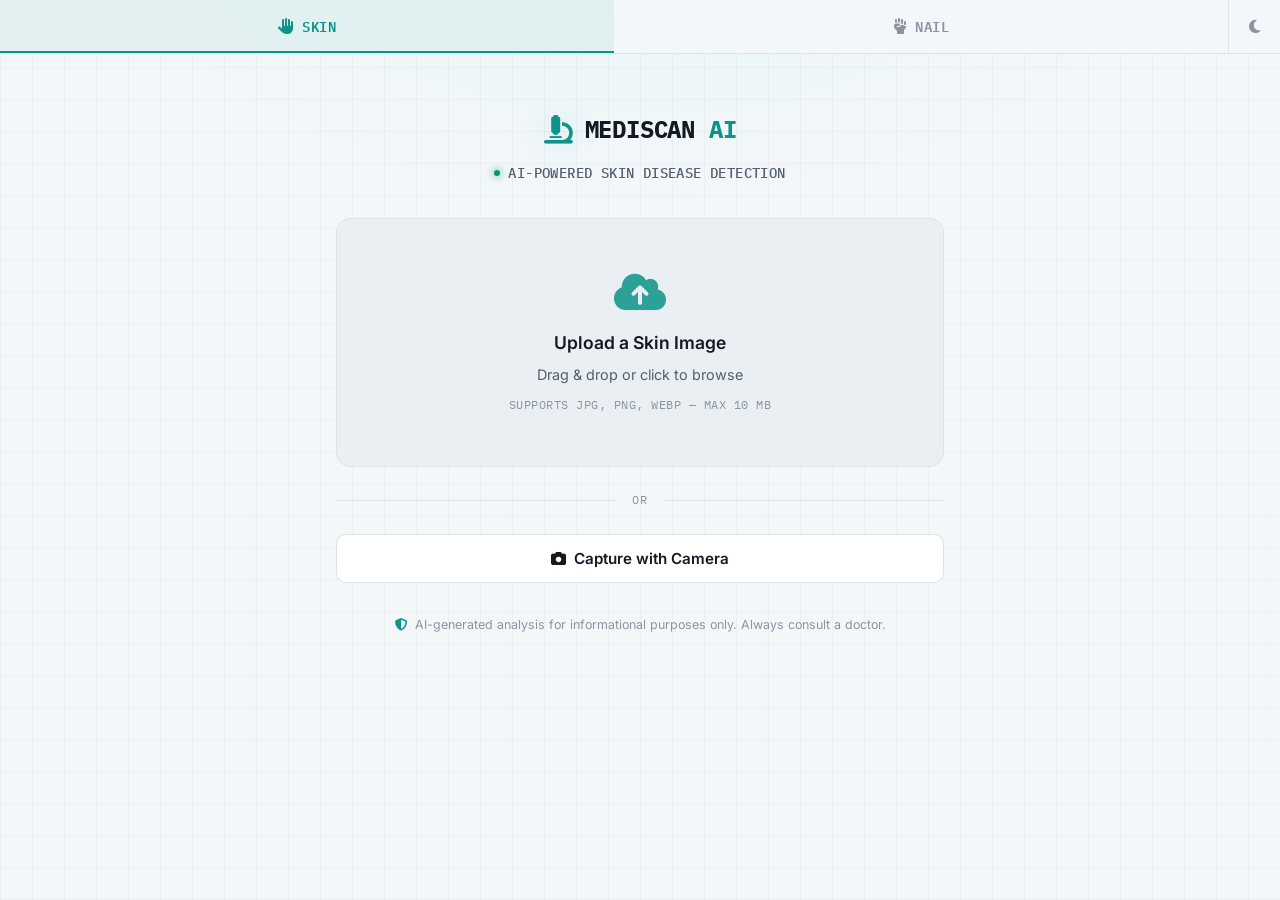
==== frontend/index.html @ 36f1591e "Initial Commit" ====
<!doctype html>
<html lang="en">
  <head>
    <meta charset="UTF-8" />
    <meta
      name="viewport"
      content="width=device-width, initial-scale=1.0, viewport-fit=cover"
    />
    <meta name="theme-color" content="#090d13" id="meta-theme-color" />
    <script>
      (function () {
        try {
          var stored = localStorage.getItem("mediscan-theme");
          var theme =
            stored ||
            (window.matchMedia &&
            window.matchMedia("(prefers-color-scheme: light)").matches
              ? "light"
              : "dark");
          if (theme === "light")
            document.documentElement.setAttribute("data-theme", "light");
        } catch (e) {}
      })();
    </script>
    <meta
      name="description"
      content="AI-Powered Skin & Nail Disease Detection — Upload or capture an image for instant AI analysis."
    />
    <meta name="apple-mobile-web-app-capable" content="yes" />
    <meta
      name="apple-mobile-web-app-status-bar-style"
      content="black-translucent"
    />
    <meta name="apple-mobile-web-app-title" content="MediScan AI" />
    <link rel="apple-touch-icon" href="icons/icon-192.png" />
    <link rel="manifest" href="manifest.json" />

    <title>MediScan AI — Skin & Nail Disease Detector</title>

    <!-- Google Fonts: Inter (body) + IBM Plex Mono (technical/readout accents) -->
    <link rel="preconnect" href="https://fonts.googleapis.com" />
    <link rel="preconnect" href="https://fonts.gstatic.com" crossorigin />
    <link
      href="https://fonts.googleapis.com/css2?family=Inter:wght@400;500;600;700;800&family=IBM+Plex+Mono:wght@500;600;700&display=swap"
      rel="stylesheet"
    />

    <!-- Font Awesome 6 (free) -->
    <link
      rel="stylesheet"
      href="https://cdnjs.cloudflare.com/ajax/libs/font-awesome/6.5.1/css/all.min.css"
    />

    <!-- Custom CSS -->
    <link rel="stylesheet" href="css/style.css" />
  </head>

  <body>
    <!-- ═══ PWA Install Banner ═══ -->
    <div id="install-banner" class="install-banner hidden">
      <div class="install-banner-content">
        <i class="fa-solid fa-mobile-screen-button"></i>
        <span>Install <strong>MediScan AI</strong> for offline access</span>
        <button id="install-btn" class="btn btn-sm">Install</button>
        <button id="dismiss-install" class="btn-icon" aria-label="Dismiss">
          <i class="fa-solid fa-xmark"></i>
        </button>
      </div>
    </div>

    <!-- ═══ Navigation Tabs ═══ -->
    <nav class="nav-tabs" id="nav-tabs">
      <button id="nav-skin" class="nav-tab active" data-mode="skin">
        <i class="fa-solid fa-hand"></i>
        <span>Skin</span>
      </button>
      <button id="nav-nail" class="nav-tab" data-mode="nail">
        <i class="fa-solid fa-hand-fist"></i>
        <span>Nail</span>
      </button>
      <button
        id="theme-toggle"
        class="theme-toggle"
        aria-label="Switch between light and dark theme"
        title="Switch theme"
      >
        <i class="fa-solid fa-sun icon-sun"></i>
        <i class="fa-solid fa-moon icon-moon"></i>
      </button>
    </nav>

    <!-- ═══ Main Container ═══ -->
    <main class="container">
      <!-- Header -->
      <header class="header">
        <div class="logo">
          <i class="fa-solid fa-microscope"></i>
          <h1>MediScan <span>AI</span></h1>
        </div>
        <p class="subtitle" id="page-subtitle">
          AI-Powered Skin Disease Detection
        </p>
      </header>

      <!-- Upload Section -->
      <section class="upload-section" id="upload-section">
        <div class="upload-zone" id="upload-zone">
          <div class="upload-zone-content" id="upload-zone-content">
            <i class="fa-solid fa-cloud-arrow-up upload-icon"></i>
            <h3 id="upload-heading">Upload a Skin Image</h3>
            <p>Drag & drop or click to browse</p>
            <p class="upload-hint">Supports JPG, PNG, WEBP — Max 10 MB</p>
          </div>
          <input type="file" id="image-input" accept="image/*" hidden />
        </div>

        <div class="divider">
          <span>or</span>
        </div>

        <!-- Camera Capture -->
        <div class="camera-section">
          <button id="camera-btn" class="btn btn-camera">
            <i class="fa-solid fa-camera"></i> Capture with Camera
          </button>
          <video
            id="camera-preview"
            class="camera-preview hidden"
            autoplay
            playsinline
          ></video>
          <div class="camera-actions hidden" id="camera-actions">
            <button id="capture-btn" class="btn btn-primary">
              <i class="fa-solid fa-camera"></i> Capture
            </button>
            <button id="close-camera-btn" class="btn btn-secondary">
              <i class="fa-solid fa-xmark"></i> Close
            </button>
          </div>
        </div>

        <!-- Preview & Analyze -->
        <div id="preview-section" class="preview-section hidden">
          <h3>Image Preview</h3>
          <div class="preview-wrapper">
            <img id="preview-image" alt="Preview" />
            <button
              id="remove-image-btn"
              class="btn-icon remove-btn"
              aria-label="Remove image"
            >
              <i class="fa-solid fa-xmark"></i>
            </button>
          </div>
          <button id="analyze-btn" class="btn btn-primary btn-analyze">
            <i class="fa-solid fa-flask"></i> Analyze Condition
          </button>
        </div>
      </section>

      <!-- Loading -->
      <section id="loading-section" class="loading-section hidden">
        <div class="spinner"></div>
        <p class="loading-text" id="loading-text">Analyzing your skin image</p>
        <p class="loading-sub">This usually takes a few seconds</p>
      </section>

      <!-- Results Dashboard -->
      <section id="results-section" class="results-section hidden">
        <div class="results-header">
          <h2><i class="fa-solid fa-clipboard-check"></i> Analysis Results</h2>
          <button id="new-analysis-btn" class="btn btn-secondary btn-sm">
            <i class="fa-solid fa-arrow-left"></i> New Analysis
          </button>
        </div>

        <!-- Disease Name Hero with Image -->
        <div class="result-hero">
          <div class="hero-image-wrapper">
            <img id="result-image" class="result-image" alt="Analyzed image" />
          </div>
          <div class="hero-badge">
            <i class="fa-solid fa-microscope"></i>
            <span>Detected Condition</span>
          </div>
          <h3 id="disease-name" class="disease-name">—</h3>
        </div>

        <!-- Metrics Grid (4 cards) -->
        <div class="metrics-grid">
          <div class="metric-card">
            <div
              class="metric-icon"
              style="background: rgba(45, 216, 196, 0.15)"
            >
              <i class="fa-solid fa-chart-line" style="color: #2dd8c4"></i>
            </div>
            <div class="metric-info">
              <span class="metric-label">Probability</span>
              <span id="probability-value" class="metric-number">0%</span>
            </div>
            <div class="metric-track">
              <div
                class="metric-fill"
                id="probability-bar"
                style="width: 0%; background: #2dd8c4"
              ></div>
            </div>
          </div>
          <div class="metric-card">
            <div
              class="metric-icon"
              style="background: rgba(52, 211, 153, 0.15)"
            >
              <i class="fa-solid fa-shield-halved" style="color: #34d399"></i>
            </div>
            <div class="metric-info">
              <span class="metric-label">Confidence</span>
              <span id="confidence-value" class="metric-number">0%</span>
            </div>
            <div class="metric-track">
              <div
                class="metric-fill"
                id="confidence-bar"
                style="width: 0%; background: #34d399"
              ></div>
            </div>
          </div>
          <div class="metric-card">
            <div
              class="metric-icon"
              style="background: rgba(240, 180, 41, 0.15)"
            >
              <i class="fa-solid fa-bullseye" style="color: #f0b429"></i>
            </div>
            <div class="metric-info">
              <span class="metric-label">Accuracy</span>
              <span id="accuracy-value" class="metric-number">0%</span>
            </div>
            <div class="metric-track">
              <div
                class="metric-fill"
                id="accuracy-bar"
                style="width: 0%; background: #f0b429"
              ></div>
            </div>
          </div>
          <div class="metric-card">
            <div
              class="metric-icon"
              style="background: rgba(251, 99, 96, 0.15)"
            >
              <i
                class="fa-solid fa-triangle-exclamation"
                style="color: #fb6360"
              ></i>
            </div>
            <div class="metric-info">
              <span class="metric-label">Risk Level</span>
              <span id="risk-value" class="metric-number">0%</span>
            </div>
            <div class="metric-track">
              <div
                class="metric-fill"
                id="risk-bar"
                style="width: 0%; background: #fb6360"
              ></div>
            </div>
          </div>
        </div>

        <!-- Severity & Contagious Row -->
        <div class="status-row">
          <div class="status-chip" id="severity-chip">
            <i class="fa-solid fa-triangle-exclamation"></i>
            <span>Severity: <strong id="severity">—</strong></span>
          </div>
          <div class="status-chip" id="contagious-chip">
            <i class="fa-solid fa-biohazard"></i>
            <span>Contagious: <strong id="contagious">—</strong></span>
          </div>
        </div>

        <!-- Description -->
        <div class="detail-card">
          <div class="detail-header">
            <i class="fa-solid fa-align-left"></i>
            <span>Description</span>
          </div>
          <p id="description" class="detail-text">—</p>
        </div>

        <!-- Symptoms, Causes, Treatments in a clean layout -->
        <div class="detail-card">
          <div class="detail-header">
            <i class="fa-solid fa-list"></i>
            <span>Common Symptoms</span>
          </div>
          <ul id="symptoms-list" class="detail-list"></ul>
        </div>

        <div class="detail-card">
          <div class="detail-header">
            <i class="fa-solid fa-search"></i>
            <span>Possible Causes</span>
          </div>
          <ul id="causes-list" class="detail-list"></ul>
        </div>

        <div class="detail-card">
          <div class="detail-header">
            <i class="fa-solid fa-prescription-bottle"></i>
            <span>Recommended Treatments</span>
          </div>
          <ul id="treatments-list" class="detail-list"></ul>
        </div>

        <!-- Consult Doctor Alert -->
        <div id="consult-alert" class="consult-alert hidden">
          <i class="fa-solid fa-circle-exclamation"></i>
          <div>
            <strong>Consult a Dermatologist</strong>
            <p>
              This analysis is AI-generated and not a medical diagnosis. Please
              consult a qualified healthcare professional.
            </p>
          </div>
        </div>
      </section>

      <!-- Footer -->
      <footer class="footer">
        <p>
          <i class="fa-solid fa-shield-halved"></i> AI-generated analysis for
          informational purposes only. Always consult a doctor.
        </p>
      </footer>
    </main>

    <!-- ═══ Scripts ═══ -->
    <script src="js/theme.js"></script>
    <script src="js/app.js"></script>
  </body>
</html>
---- frontend/css/style.css ----
/* ═══════════════════════════════════════════════════════════════════
   MediScan AI — Styles
   Visual identity: clinical scanner / diagnostic readout.
   Deep indigo-navy field, teal "scan" accent, mono readouts for data,
   corner-bracket "viewfinder" frames around every image target.
   ═══════════════════════════════════════════════════════════════════ */

/* ── CSS Variables ─────────────────────────────────────────────── */
:root {
  --bg-primary: #090d13;
  --bg-secondary: #0f1520;
  --bg-card: #121926;
  --bg-card-hover: #1a2333;
  --text-primary: #eaf0f6;
  --text-secondary: #8b96a8;
  --text-muted: #576174;

  /* scan teal — the signature accent */
  --accent: #2dd8c4;
  --accent-hover: #6ee7d8;
  --accent-glow: rgba(45, 216, 196, 0.22);
  --accent-dim: rgba(45, 216, 196, 0.08);

  --success: #34d399;
  --warning: #f0b429;
  --danger: #fb6360;
  --danger-bg: rgba(251, 99, 96, 0.1);

  --border: #212c3d;
  --border-soft: #1a2432;

  --radius: 14px;
  --radius-sm: 10px;
  --radius-xs: 6px;
  --shadow: 0 8px 32px rgba(0, 0, 0, 0.45);
  --transition: 0.25s cubic-bezier(0.4, 0, 0.2, 1);

  --font-mono: "IBM Plex Mono", "SFMono-Regular", Menlo, monospace;
  --font-body:
    "Inter", -apple-system, BlinkMacSystemFont, "Segoe UI", sans-serif;

  --grid-line: rgba(255, 255, 255, 0.015);
  --hero-grad-start: #121a28;
  --hero-grad-end: #0a0f18;
  --overlay-scrim: rgba(9, 13, 19, 0.75);
  --nav-scrim: rgba(9, 13, 19, 0.85);
  color-scheme: dark;
}

/* ── Light theme ───────────────────────────────────────────────── */
html[data-theme="light"] {
  --bg-primary: #f4f7fa;
  --bg-secondary: #eaeff4;
  --bg-card: #ffffff;
  --bg-card-hover: #eef2f7;
  --text-primary: #131a24;
  --text-secondary: #52606f;
  --text-muted: #8a94a3;

  --accent: #0d9488;
  --accent-hover: #0b7d72;
  --accent-glow: rgba(13, 148, 136, 0.16);
  --accent-dim: rgba(13, 148, 136, 0.08);

  --success: #059669;
  --warning: #b45309;
  --danger: #dc2626;
  --danger-bg: rgba(220, 38, 38, 0.07);

  --border: #dde3ea;
  --border-soft: #cbd4de;
  --shadow: 0 8px 28px rgba(15, 23, 42, 0.08);

  --grid-line: rgba(15, 23, 42, 0.035);
  --hero-grad-start: #ffffff;
  --hero-grad-end: #eef2f7;
  --overlay-scrim: rgba(255, 255, 255, 0.8);
  --nav-scrim: rgba(244, 247, 250, 0.85);
  color-scheme: light;
}

html[data-theme="light"] .btn-primary {
  color: #f4f7fa;
}

html[data-theme="light"] .remove-btn {
  color: var(--text-primary);
}

html[data-theme="light"] .hero-image-wrapper,
html[data-theme="light"] .result-hero {
  box-shadow: var(--shadow);
}

/* ── Reset ─────────────────────────────────────────────────────── */
*,
*::before,
*::after {
  margin: 0;
  padding: 0;
  box-sizing: border-box;
}

html {
  scroll-behavior: smooth;
  -webkit-tap-highlight-color: transparent;
}

body {
  font-family: var(--font-body);
  background:
    radial-gradient(
      ellipse 900px 500px at 50% -10%,
      rgba(45, 216, 196, 0.07),
      transparent 60%
    ),
    repeating-linear-gradient(
      0deg,
      var(--grid-line) 0px,
      var(--grid-line) 1px,
      transparent 1px,
      transparent 32px
    ),
    repeating-linear-gradient(
      90deg,
      var(--grid-line) 0px,
      var(--grid-line) 1px,
      transparent 1px,
      transparent 32px
    ),
    var(--bg-primary);
  color: var(--text-primary);
  min-height: 100vh;
  min-height: 100dvh;
  line-height: 1.6;
  -webkit-font-smoothing: antialiased;
  transition:
    background-color var(--transition),
    color var(--transition);
}

body,
.upload-zone,
.preview-wrapper,
.result-hero,
.metric-card,
.detail-card,
.status-chip,
.nav-tabs,
.btn-secondary,
.btn-camera,
.install-banner {
  transition:
    background-color var(--transition),
    border-color var(--transition),
    color var(--transition),
    box-shadow var(--transition);
}

::selection {
  background: var(--accent);
  color: #06110f;
}

:focus-visible {
  outline: 2px solid var(--accent);
  outline-offset: 2px;
  border-radius: 4px;
}

/* ── Container ─────────────────────────────────────────────────── */
.container {
  max-width: 640px;
  margin: 0 auto;
  padding: 20px 16px 40px;
}

/* ── Header ────────────────────────────────────────────────────── */
.header {
  text-align: center;
  padding: 36px 0 26px;
}

.logo {
  display: flex;
  align-items: center;
  justify-content: center;
  gap: 12px;
  margin-bottom: 10px;
}

.logo i {
  font-size: 1.8rem;
  color: var(--accent);
  filter: drop-shadow(0 0 14px var(--accent-glow));
}

.logo h1 {
  font-family: var(--font-mono);
  font-size: 1.5rem;
  font-weight: 700;
  letter-spacing: -0.2px;
  text-transform: uppercase;
}

.logo h1 span {
  color: var(--accent);
}

.subtitle {
  color: var(--text-secondary);
  font-size: 0.85rem;
  font-weight: 500;
  font-family: var(--font-mono);
  letter-spacing: 0.4px;
  text-transform: uppercase;
  position: relative;
  display: inline-flex;
  align-items: center;
  gap: 8px;
}

.subtitle::before {
  content: "";
  width: 6px;
  height: 6px;
  border-radius: 50%;
  background: var(--success);
  box-shadow: 0 0 8px var(--success);
  display: inline-block;
  animation: pulse-dot 2s ease-in-out infinite;
}

@keyframes pulse-dot {
  0%,
  100% {
    opacity: 1;
  }
  50% {
    opacity: 0.35;
  }
}

/* ── Viewfinder frame (signature element) ─────────────────────────
   Corner-bracket marks applied via layered gradients — no extra
   markup required, works on any element that gets this class. ── */
.upload-zone,
.preview-wrapper,
.hero-image-wrapper,
.camera-preview {
  --vf-color: var(--accent);
  --vf-len: 18px;
  --vf-thick: 2px;
  background-image:
    linear-gradient(
      to right,
      var(--vf-color) var(--vf-thick),
      transparent var(--vf-thick)
    ),
    linear-gradient(
      to bottom,
      var(--vf-color) var(--vf-thick),
      transparent var(--vf-thick)
    ),
    linear-gradient(
      to left,
      var(--vf-color) var(--vf-thick),
      transparent var(--vf-thick)
    ),
    linear-gradient(
      to bottom,
      var(--vf-color) var(--vf-thick),
      transparent var(--vf-thick)
    ),
    linear-gradient(
      to right,
      var(--vf-color) var(--vf-thick),
      transparent var(--vf-thick)
    ),
    linear-gradient(
      to top,
      var(--vf-color) var(--vf-thick),
      transparent var(--vf-thick)
    ),
    linear-gradient(
      to left,
      var(--vf-color) var(--vf-thick),
      transparent var(--vf-thick)
    ),
    linear-gradient(
      to top,
      var(--vf-color) var(--vf-thick),
      transparent var(--vf-thick)
    );
  background-repeat: no-repeat;
  background-size:
    var(--vf-len) var(--vf-thick),
    var(--vf-thick) var(--vf-len),
    var(--vf-len) var(--vf-thick),
    var(--vf-thick) var(--vf-len),
    var(--vf-len) var(--vf-thick),
    var(--vf-thick) var(--vf-len),
    var(--vf-len) var(--vf-thick),
    var(--vf-thick) var(--vf-len);
  background-position:
    top left,
    top left,
    top right,
    top right,
    bottom left,
    bottom left,
    bottom right,
    bottom right;
  opacity: 0;
  animation: vf-in 0.3s ease forwards;
  animation-delay: 0.1s;
}

@keyframes vf-in {
  to {
    opacity: 1;
  }
}

/* ── Upload Zone ───────────────────────────────────────────────── */
.upload-section {
  margin-top: 8px;
}

.upload-zone {
  border: 1px solid var(--border);
  border-radius: var(--radius);
  padding: 52px 24px;
  text-align: center;
  cursor: pointer;
  transition: var(--transition);
  background-color: var(--bg-secondary);
  position: relative;
}

.upload-zone:hover,
.upload-zone.drag-over {
  --vf-color: var(--accent-hover);
  background-color: var(--accent-dim);
  box-shadow:
    0 0 0 1px var(--accent-glow),
    0 0 32px var(--accent-glow);
}

.upload-icon {
  font-size: 2.6rem;
  color: var(--accent);
  margin-bottom: 16px;
  opacity: 0.85;
}

.upload-zone h3 {
  font-size: 1.1rem;
  font-weight: 600;
  margin-bottom: 6px;
}

.upload-zone p {
  color: var(--text-secondary);
  font-size: 0.9rem;
}

.upload-hint {
  font-family: var(--font-mono);
  font-size: 0.72rem !important;
  color: var(--text-muted) !important;
  margin-top: 10px;
  text-transform: uppercase;
  letter-spacing: 0.5px;
}

/* ── Divider ───────────────────────────────────────────────────── */
.divider {
  display: flex;
  align-items: center;
  gap: 16px;
  margin: 24px 0;
  color: var(--text-muted);
  font-family: var(--font-mono);
  font-size: 0.72rem;
  text-transform: uppercase;
  letter-spacing: 1px;
}

.divider::before,
.divider::after {
  content: "";
  flex: 1;
  height: 1px;
  background: var(--border);
}

/* ── Buttons ───────────────────────────────────────────────────── */
.btn {
  display: inline-flex;
  align-items: center;
  justify-content: center;
  gap: 8px;
  padding: 12px 24px;
  border: none;
  border-radius: var(--radius-sm);
  font-family: inherit;
  font-size: 0.95rem;
  font-weight: 600;
  cursor: pointer;
  transition: var(--transition);
  text-decoration: none;
}

.btn-primary {
  background: var(--accent);
  color: #06120f;
}

.btn-primary:hover {
  background: var(--accent-hover);
  box-shadow: 0 0 24px var(--accent-glow);
  transform: translateY(-1px);
}

.btn-primary:disabled {
  opacity: 0.5;
  cursor: not-allowed;
  transform: none;
  box-shadow: none;
}

.btn-secondary {
  background: var(--bg-card);
  color: var(--text-primary);
  border: 1px solid var(--border);
}

.btn-secondary:hover {
  background: var(--bg-card-hover);
  border-color: var(--accent);
}

.btn-camera {
  width: 100%;
  background: var(--bg-card);
  color: var(--text-primary);
  border: 1px solid var(--border);
  padding: 14px;
}

.btn-camera:hover {
  background: var(--bg-card-hover);
  border-color: var(--accent);
  color: var(--accent);
}

.btn-sm {
  padding: 8px 16px;
  font-size: 0.85rem;
}

.btn-icon {
  background: none;
  border: none;
  color: var(--text-secondary);
  cursor: pointer;
  padding: 6px;
  border-radius: 50%;
  transition: var(--transition);
  display: inline-flex;
  align-items: center;
  justify-content: center;
}

.btn-icon:hover {
  color: var(--text-primary);
  background: rgba(255, 255, 255, 0.08);
}

/* ── Camera ────────────────────────────────────────────────────── */
.camera-preview {
  width: 100%;
  border-radius: var(--radius-sm);
  background: #000;
  margin-top: 12px;
  max-height: 400px;
  object-fit: cover;
}

.camera-actions {
  display: flex;
  gap: 12px;
  margin-top: 12px;
}

.camera-actions .btn {
  flex: 1;
}

/* ── Preview ───────────────────────────────────────────────────── */
.preview-section {
  margin-top: 24px;
}

.preview-section h3 {
  font-family: var(--font-mono);
  font-size: 0.78rem;
  font-weight: 600;
  margin-bottom: 12px;
  color: var(--text-muted);
  text-transform: uppercase;
  letter-spacing: 0.6px;
}

.preview-wrapper {
  position: relative;
  display: inline-block;
  width: 100%;
  border-radius: var(--radius-sm);
  padding: 4px;
}

.preview-wrapper img {
  width: 100%;
  border-radius: 4px;
  max-height: 400px;
  object-fit: contain;
  background: var(--bg-secondary);
  display: block;
}

.remove-btn {
  position: absolute;
  top: 12px;
  right: 12px;
  background: var(--overlay-scrim);
  backdrop-filter: blur(4px);
  color: var(--text-primary);
  width: 32px;
  height: 32px;
}

.remove-btn:hover {
  background: var(--bg-card-hover);
}

.btn-analyze {
  width: 100%;
  margin-top: 16px;
  padding: 14px;
  font-size: 1.02rem;
  letter-spacing: 0.2px;
}

/* ── Loading ───────────────────────────────────────────────────── */
.loading-section {
  text-align: center;
  padding: 56px 0;
}

.spinner {
  width: 64px;
  height: 64px;
  margin: 0 auto 22px;
  border-radius: 50%;
  position: relative;
  background: conic-gradient(from 0deg, var(--accent), transparent 65%);
  animation: spin 1s linear infinite;
  -webkit-mask: radial-gradient(
    farthest-side,
    transparent calc(100% - 4px),
    #000 calc(100% - 4px)
  );
  mask: radial-gradient(
    farthest-side,
    transparent calc(100% - 4px),
    #000 calc(100% - 4px)
  );
}

.spinner::after {
  content: "";
  position: absolute;
  inset: 0;
  border-radius: 50%;
  border: 1px solid var(--border);
}

@keyframes spin {
  to {
    transform: rotate(360deg);
  }
}

.loading-text {
  font-family: var(--font-mono);
  font-size: 0.95rem;
  font-weight: 600;
  letter-spacing: 0.3px;
}

.loading-text::after {
  content: "";
  display: inline-block;
  width: 1ch;
  animation: ellipsis 1.4s steps(4, end) infinite;
  overflow: hidden;
  vertical-align: bottom;
}

@keyframes ellipsis {
  0% {
    content: "";
  }
  25% {
    content: ".";
  }
  50% {
    content: "..";
  }
  75% {
    content: "...";
  }
}

.loading-sub {
  color: var(--text-muted);
  font-size: 0.85rem;
  margin-top: 8px;
}

/* ── Results ───────────────────────────────────────────────────── */
.results-section {
  animation: fadeInUp 0.5s ease;
}

@keyframes fadeInUp {
  from {
    opacity: 0;
    transform: translateY(20px);
  }

  to {
    opacity: 1;
    transform: translateY(0);
  }
}

.results-header {
  display: flex;
  align-items: center;
  justify-content: space-between;
  margin-bottom: 20px;
}

.results-header h2 {
  font-family: var(--font-mono);
  font-size: 1.02rem;
  font-weight: 700;
  text-transform: uppercase;
  letter-spacing: 0.4px;
}

.results-header h2 i {
  color: var(--accent);
  margin-right: 8px;
}

/* ── Result Hero (Disease Name) ────────────────────────────────── */
.result-hero {
  background: linear-gradient(
    160deg,
    var(--hero-grad-start) 0%,
    var(--hero-grad-end) 100%
  );
  border: 1px solid var(--border);
  border-radius: var(--radius);
  padding: 26px 24px;
  margin-bottom: 16px;
  text-align: center;
  position: relative;
  overflow: hidden;
}

.result-hero::before {
  content: "";
  position: absolute;
  top: 0;
  left: -20%;
  width: 140%;
  height: 1px;
  background: linear-gradient(90deg, transparent, var(--accent), transparent);
  opacity: 0.6;
}

.hero-image-wrapper {
  width: 116px;
  height: 116px;
  margin: 0 auto 16px;
  border-radius: var(--radius-sm);
  overflow: hidden;
  padding: 4px;
  box-shadow: 0 4px 24px rgba(0, 0, 0, 0.5);
}

.result-image {
  width: 100%;
  height: 100%;
  object-fit: cover;
  display: block;
  border-radius: 4px;
}

.hero-badge {
  display: inline-flex;
  align-items: center;
  gap: 7px;
  background: var(--accent-dim);
  border: 1px solid rgba(45, 216, 196, 0.25);
  border-radius: 4px;
  padding: 4px 12px;
  font-family: var(--font-mono);
  font-size: 0.68rem;
  font-weight: 600;
  text-transform: uppercase;
  letter-spacing: 0.8px;
  color: var(--accent);
  margin-bottom: 14px;
}

.hero-badge i {
  font-size: 0.75rem;
}

.disease-name {
  font-size: 1.45rem;
  font-weight: 800;
  color: var(--text-primary);
  letter-spacing: -0.3px;
}

/* ── Metrics Grid ──────────────────────────────────────────────── */
.metrics-grid {
  display: grid;
  grid-template-columns: 1fr 1fr;
  gap: 10px;
  margin-bottom: 14px;
}

.metric-card {
  background: var(--bg-card);
  border: 1px solid var(--border);
  border-radius: var(--radius-sm);
  padding: 14px;
  display: flex;
  flex-direction: column;
  gap: 10px;
  transition: var(--transition);
}

.metric-card:hover {
  border-color: var(--border-soft);
  background: var(--bg-card-hover);
}

.metric-card .metric-icon {
  width: 30px;
  height: 30px;
  border-radius: 7px;
  display: flex;
  align-items: center;
  justify-content: center;
  font-size: 0.85rem;
}

.metric-info {
  display: flex;
  justify-content: space-between;
  align-items: center;
}

.metric-label {
  font-family: var(--font-mono);
  font-size: 0.66rem;
  font-weight: 600;
  text-transform: uppercase;
  letter-spacing: 0.5px;
  color: var(--text-muted);
}

.metric-number {
  font-family: var(--font-mono);
  font-size: 1.05rem;
  font-weight: 700;
  color: var(--text-primary);
}

.metric-track {
  width: 100%;
  height: 5px;
  background: var(--bg-primary);
  border-radius: 99px;
  overflow: hidden;
}

.metric-fill {
  height: 100%;
  border-radius: 99px;
  transition: width 1.2s cubic-bezier(0.4, 0, 0.2, 1);
}

/* ── Status Row (Severity & Contagious) ────────────────────────── */
.status-row {
  display: flex;
  gap: 10px;
  margin-bottom: 14px;
}

.status-chip {
  flex: 1;
  display: flex;
  align-items: center;
  gap: 8px;
  background: var(--bg-card);
  border: 1px solid var(--border);
  border-radius: var(--radius-sm);
  padding: 12px 14px;
  font-size: 0.83rem;
  color: var(--text-secondary);
}

.status-chip i {
  font-size: 0.95rem;
  color: var(--accent);
}

.status-chip strong {
  color: var(--text-primary);
  font-weight: 700;
  font-family: var(--font-mono);
  font-size: 0.8rem;
}

/* ── Detail Cards (Description, Symptoms, etc.) ────────────────── */
.detail-card {
  background: var(--bg-card);
  border: 1px solid var(--border);
  border-left: 2px solid var(--border);
  border-radius: var(--radius-sm);
  padding: 16px 18px;
  margin-bottom: 10px;
  transition: border-color var(--transition);
}

.detail-card:hover {
  border-left-color: var(--accent);
}

.detail-header {
  display: flex;
  align-items: center;
  gap: 8px;
  font-family: var(--font-mono);
  font-size: 0.72rem;
  font-weight: 600;
  text-transform: uppercase;
  letter-spacing: 0.6px;
  color: var(--text-muted);
  margin-bottom: 10px;
}

.detail-header i {
  font-size: 0.85rem;
  color: var(--accent);
}

.detail-text {
  color: var(--text-primary);
  font-size: 0.92rem;
  line-height: 1.7;
}

.detail-list {
  list-style: none;
}

.detail-list li {
  position: relative;
  padding: 5px 0 5px 18px;
  font-size: 0.9rem;
  color: var(--text-secondary);
  line-height: 1.5;
}

.detail-list li::before {
  content: "";
  position: absolute;
  left: 2px;
  top: 12px;
  width: 6px;
  height: 6px;
  border-radius: 50%;
  background: var(--accent);
  opacity: 0.75;
}

/* ── Consult Alert ─────────────────────────────────────────────── */
.consult-alert {
  display: flex;
  align-items: flex-start;
  gap: 14px;
  background: var(--danger-bg);
  border: 1px solid rgba(251, 99, 96, 0.25);
  border-radius: var(--radius-sm);
  padding: 16px 20px;
  margin-top: 16px;
}

.consult-alert i {
  font-size: 1.4rem;
  color: var(--danger);
  flex-shrink: 0;
  margin-top: 2px;
}

.consult-alert strong {
  display: block;
  color: var(--danger);
  font-size: 0.92rem;
  margin-bottom: 4px;
}

.consult-alert p {
  color: var(--text-secondary);
  font-size: 0.85rem;
  line-height: 1.5;
}

/* ── Install Banner ────────────────────────────────────────────── */
.install-banner {
  position: fixed;
  bottom: 0;
  left: 0;
  right: 0;
  background: var(--bg-card);
  border-top: 1px solid var(--border);
  padding: 12px 16px;
  z-index: 1000;
  animation: slideUp 0.4s ease;
  box-shadow: 0 -4px 20px rgba(0, 0, 0, 0.3);
}

@keyframes slideUp {
  from {
    transform: translateY(100%);
  }

  to {
    transform: translateY(0);
  }
}

.install-banner-content {
  display: flex;
  align-items: center;
  gap: 12px;
  max-width: 640px;
  margin: 0 auto;
}

.install-banner-content i {
  font-size: 1.4rem;
  color: var(--accent);
}

.install-banner-content span {
  flex: 1;
  font-size: 0.9rem;
}

.install-banner-content .btn {
  flex-shrink: 0;
}

/* ── Footer ────────────────────────────────────────────────────── */
.footer {
  text-align: center;
  padding: 32px 0 16px;
  color: var(--text-muted);
  font-size: 0.78rem;
  line-height: 1.6;
}

.footer i {
  color: var(--accent);
  margin-right: 4px;
}

/* ── Navigation Tabs ──────────────────────────────────────────── */
.nav-tabs {
  display: flex;
  position: sticky;
  top: 0;
  z-index: 100;
  background: var(--nav-scrim);
  backdrop-filter: blur(10px);
  border-bottom: 1px solid var(--border);
  padding: 0;
}

.nav-tab {
  flex: 1;
  display: flex;
  align-items: center;
  justify-content: center;
  gap: 8px;
  padding: 14px 16px;
  background: transparent;
  border: none;
  border-bottom: 2px solid transparent;
  color: var(--text-muted);
  font-family: var(--font-mono);
  font-size: 0.85rem;
  font-weight: 600;
  text-transform: uppercase;
  letter-spacing: 0.5px;
  cursor: pointer;
  transition: var(--transition);
}

.nav-tab i {
  font-size: 1rem;
}

.nav-tab:hover {
  color: var(--text-secondary);
  background: var(--accent-dim);
}

.nav-tab.active {
  color: var(--accent);
  border-bottom-color: var(--accent);
  background: var(--accent-dim);
}

.theme-toggle {
  flex: 0 0 auto;
  display: flex;
  align-items: center;
  justify-content: center;
  width: 52px;
  background: transparent;
  border: none;
  border-left: 1px solid var(--border);
  color: var(--text-muted);
  cursor: pointer;
  font-size: 0.95rem;
  transition: var(--transition);
}

.theme-toggle:hover {
  color: var(--accent);
  background: var(--accent-dim);
}

.theme-toggle .icon-moon {
  display: none;
}

html[data-theme="light"] .theme-toggle .icon-sun {
  display: none;
}

html[data-theme="light"] .theme-toggle .icon-moon {
  display: inline-block;
}

/* ── Utility ───────────────────────────────────────────────────── */
.hidden {
  display: none !important;
}

/* ── Reduced motion ────────────────────────────────────────────── */
@media (prefers-reduced-motion: reduce) {
  *,
  *::before,
  *::after {
    animation-duration: 0.001ms !important;
    animation-iteration-count: 1 !important;
    transition-duration: 0.001ms !important;
    scroll-behavior: auto !important;
  }
}

/* ── Responsive ────────────────────────────────────────────────── */
@media (max-width: 480px) {
  .container {
    padding: 12px 12px 32px;
  }

  .header {
    padding: 22px 0 16px;
  }

  .logo h1 {
    font-size: 1.2rem;
  }

  .upload-zone {
    padding: 36px 16px;
  }

  .disease-name {
    font-size: 1.2rem;
  }

  .metrics-grid {
    grid-template-columns: 1fr 1fr;
    gap: 8px;
  }

  .metric-card {
    padding: 10px;
  }

  .status-row {
    flex-direction: column;
    gap: 8px;
  }

  .install-banner-content {
    flex-wrap: wrap;
  }

  .install-banner-content span {
    flex: 0 0 100%;
    order: -1;
    margin-bottom: 4px;
  }
}
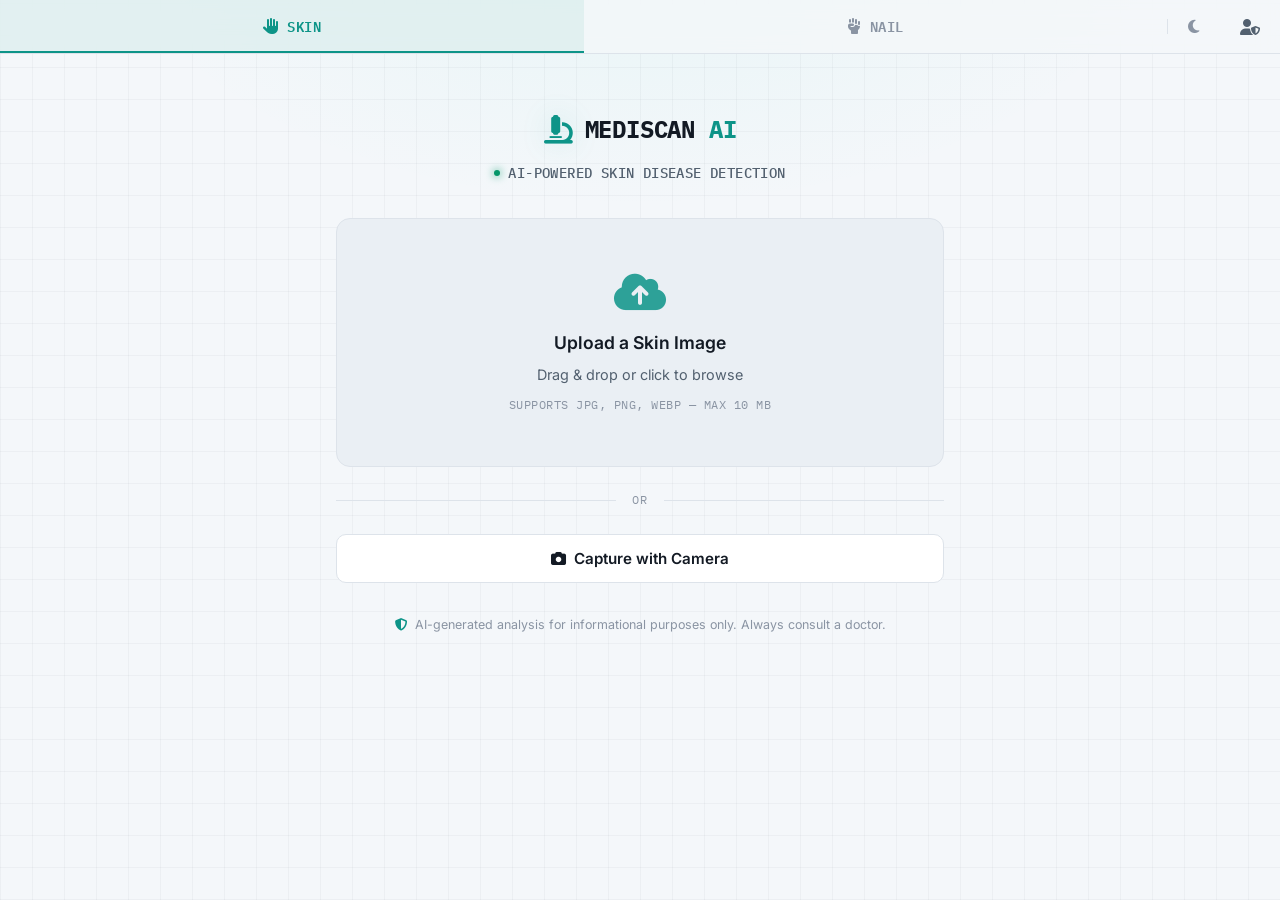
==== commit 89d9e100: "Connect Dashboard,admin panel UI" ====
--- a/frontend/index.html
+++ b/frontend/index.html
@@ -74,10 +74,12 @@
         <i class="fa-solid fa-hand"></i>
         <span>Skin</span>
       </button>
+
       <button id="nav-nail" class="nav-tab" data-mode="nail">
         <i class="fa-solid fa-hand-fist"></i>
         <span>Nail</span>
       </button>
+
       <button
         id="theme-toggle"
         class="theme-toggle"
@@ -86,6 +88,10 @@
       >
         <i class="fa-solid fa-sun icon-sun"></i>
         <i class="fa-solid fa-moon icon-moon"></i>
+      </button>
+
+      <button id="loginBtn" class="admin-btn">
+        <i class="fa-solid fa-user-shield"></i>
       </button>
     </nav>
 
--- a/frontend/css/style.css
+++ b/frontend/css/style.css
@@ -1043,6 +1043,26 @@
   border-bottom-color: var(--accent);
   background: var(--accent-dim);
 }
+/* ==========================
+   NAVIGATION LAYOUT
+========================== */
+
+.nav-tabs {
+  display: flex;
+  justify-content: space-between;
+  align-items: center;
+}
+
+.nav-left {
+  display: flex;
+  gap: 10px;
+}
+
+.nav-right {
+  display: flex;
+  align-items: center;
+  gap: 12px;
+}
 
 .theme-toggle {
   flex: 0 0 auto;
@@ -1076,6 +1096,38 @@
   display: inline-block;
 }
 
+.admin-btn {
+  display: flex;
+  align-items: center;
+  gap: 8px;
+  height: 48px;
+  padding: 0 20px;
+
+  background: transparent;
+  border: none;
+  border-left: 1px solid rgba(255, 255, 255, 0.08);
+
+  color: var(--text-secondary);
+  font-size: 15px;
+  font-weight: 600;
+  cursor: pointer;
+
+  transition: all 0.25s ease;
+}
+
+.admin-btn i {
+  font-size: 16px;
+}
+
+.admin-btn:hover {
+  color: #2dd8c4;
+  background: rgba(45, 216, 196, 0.08);
+}
+
+.admin-btn:focus {
+  outline: none;
+}
+
 /* ── Utility ───────────────────────────────────────────────────── */
 .hidden {
   display: none !important;
